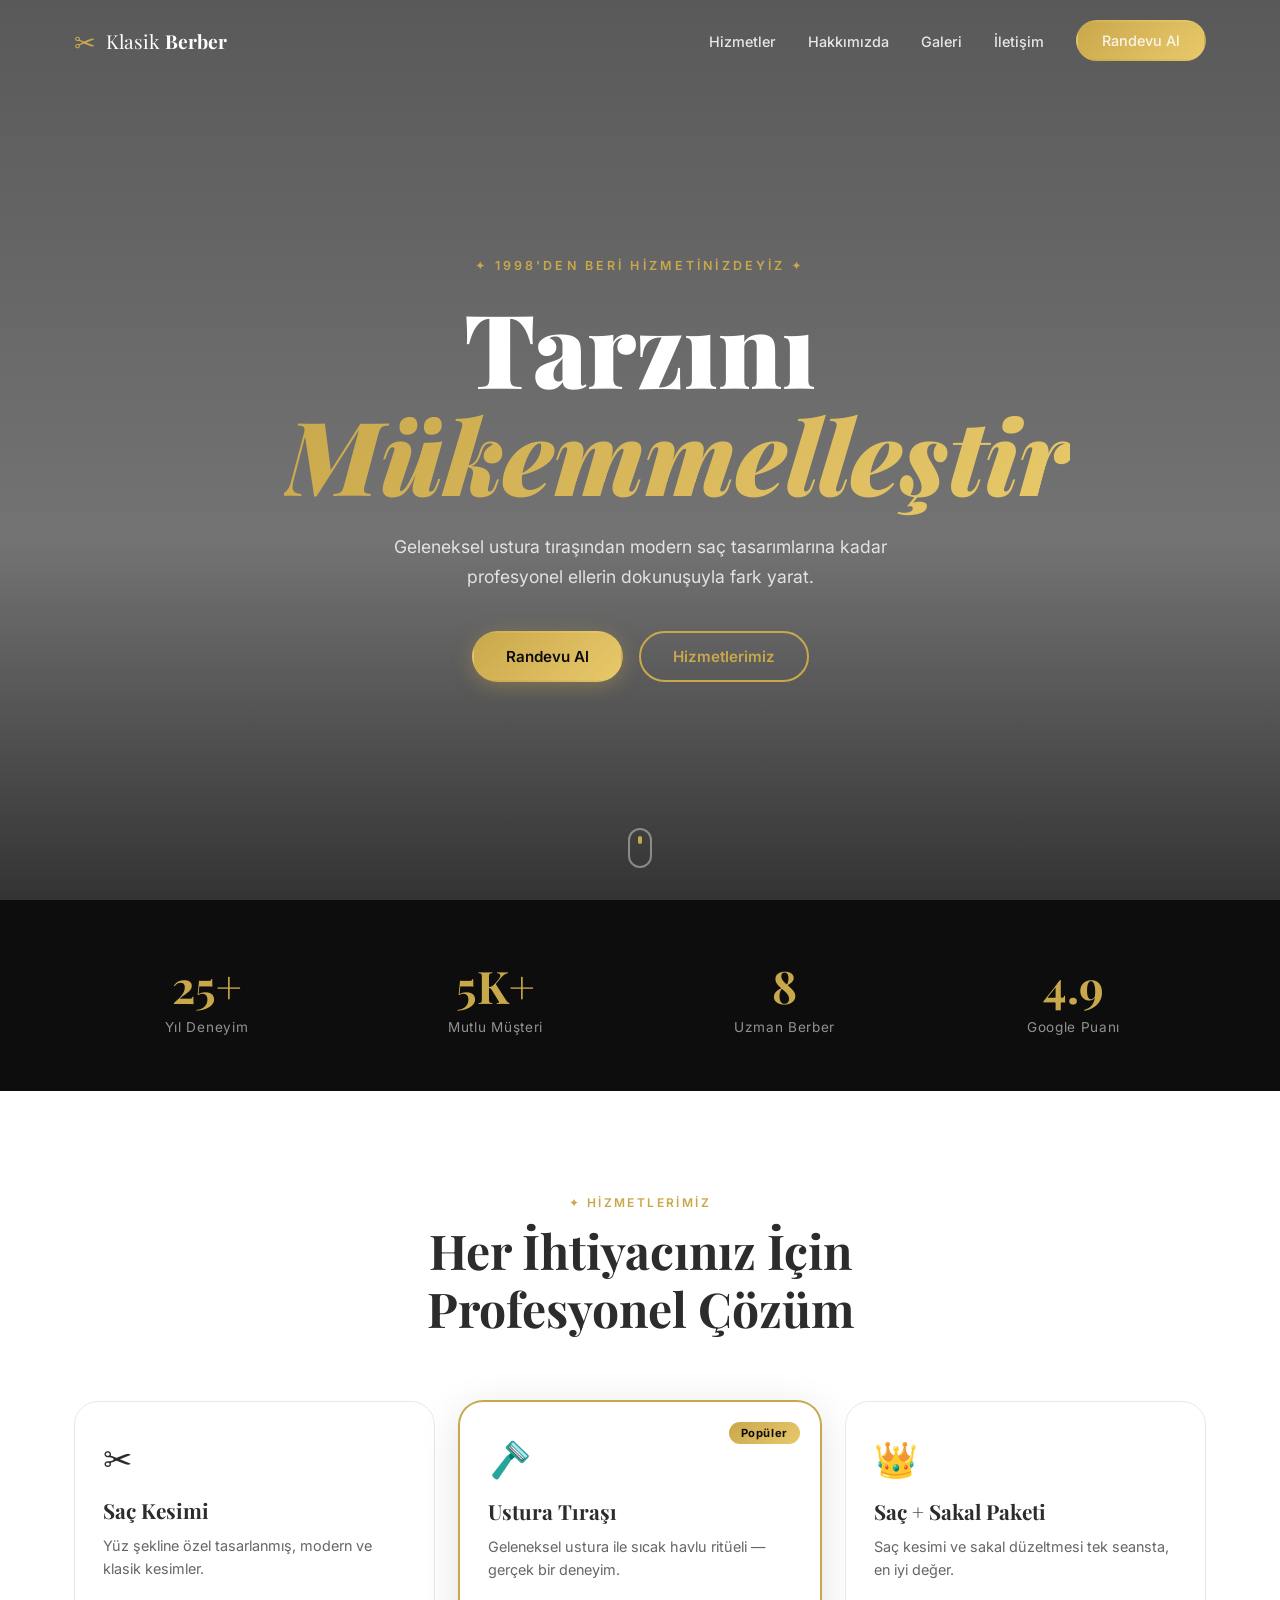
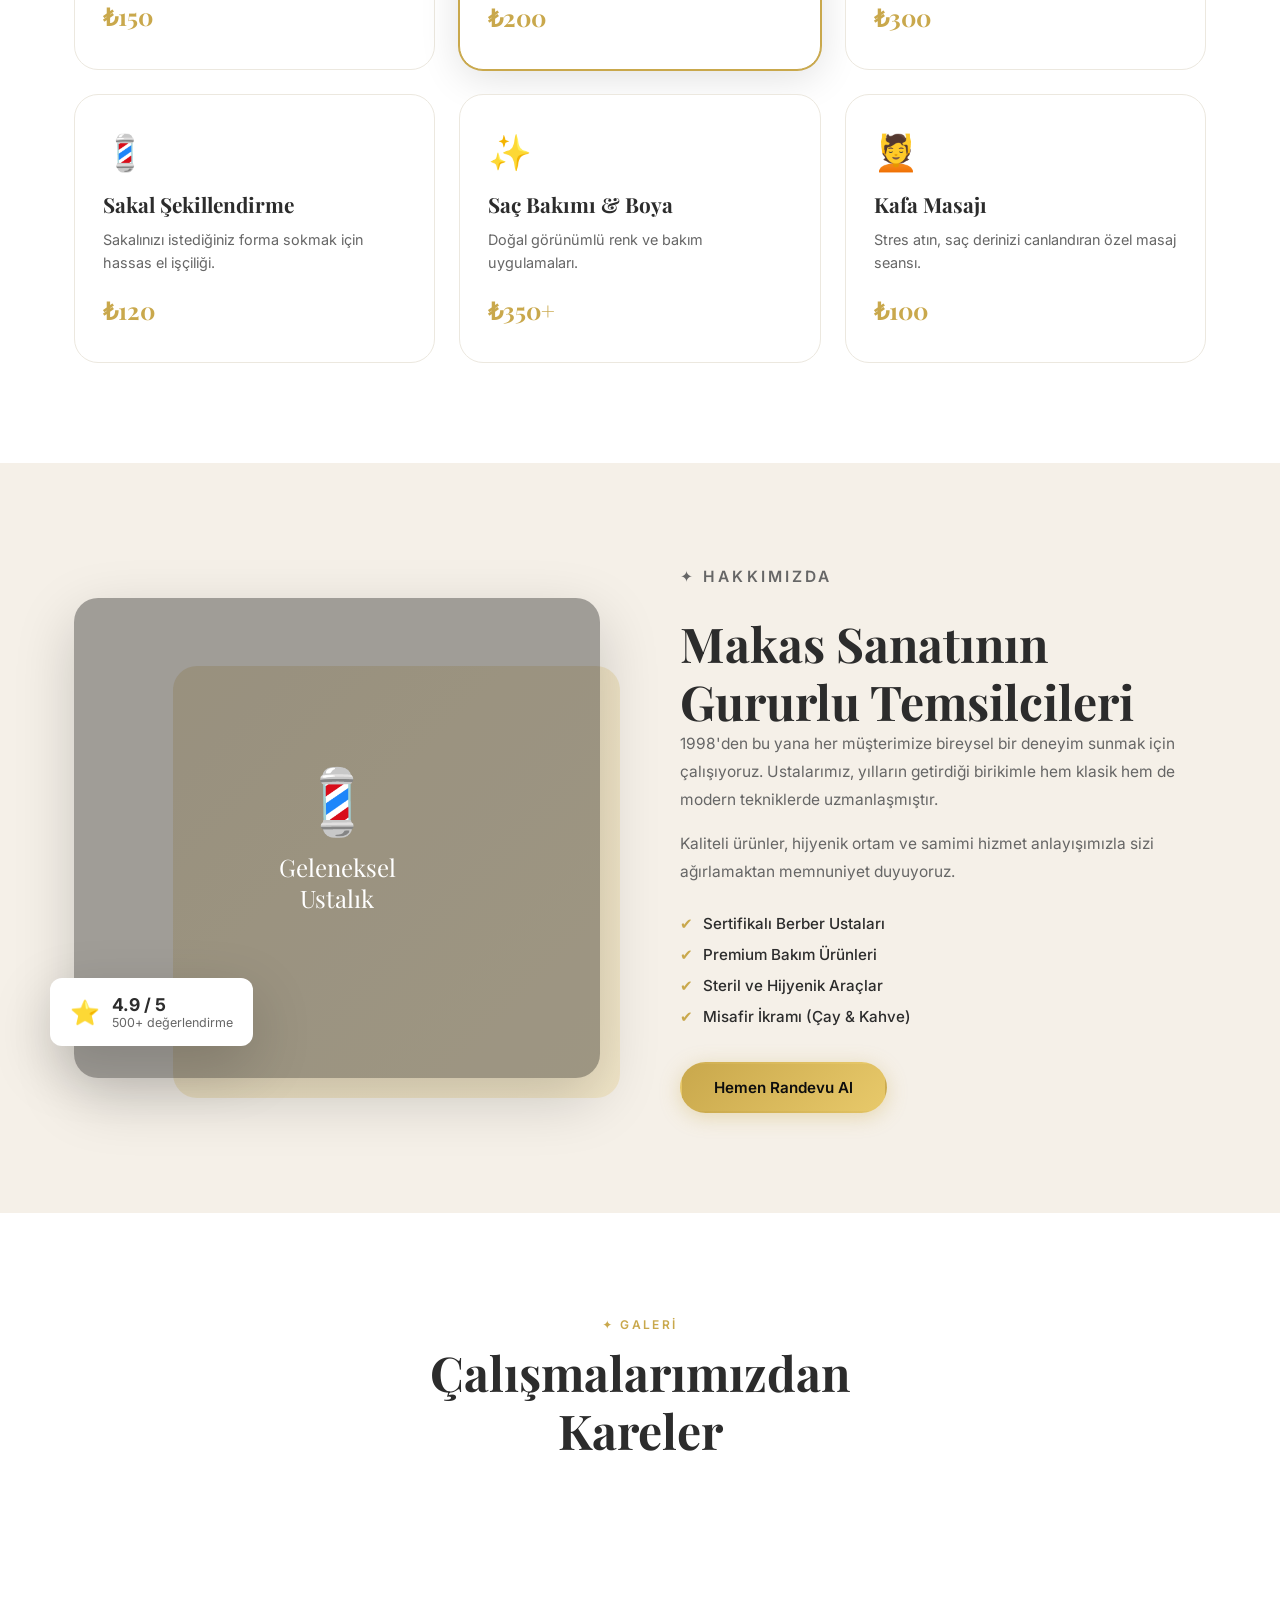
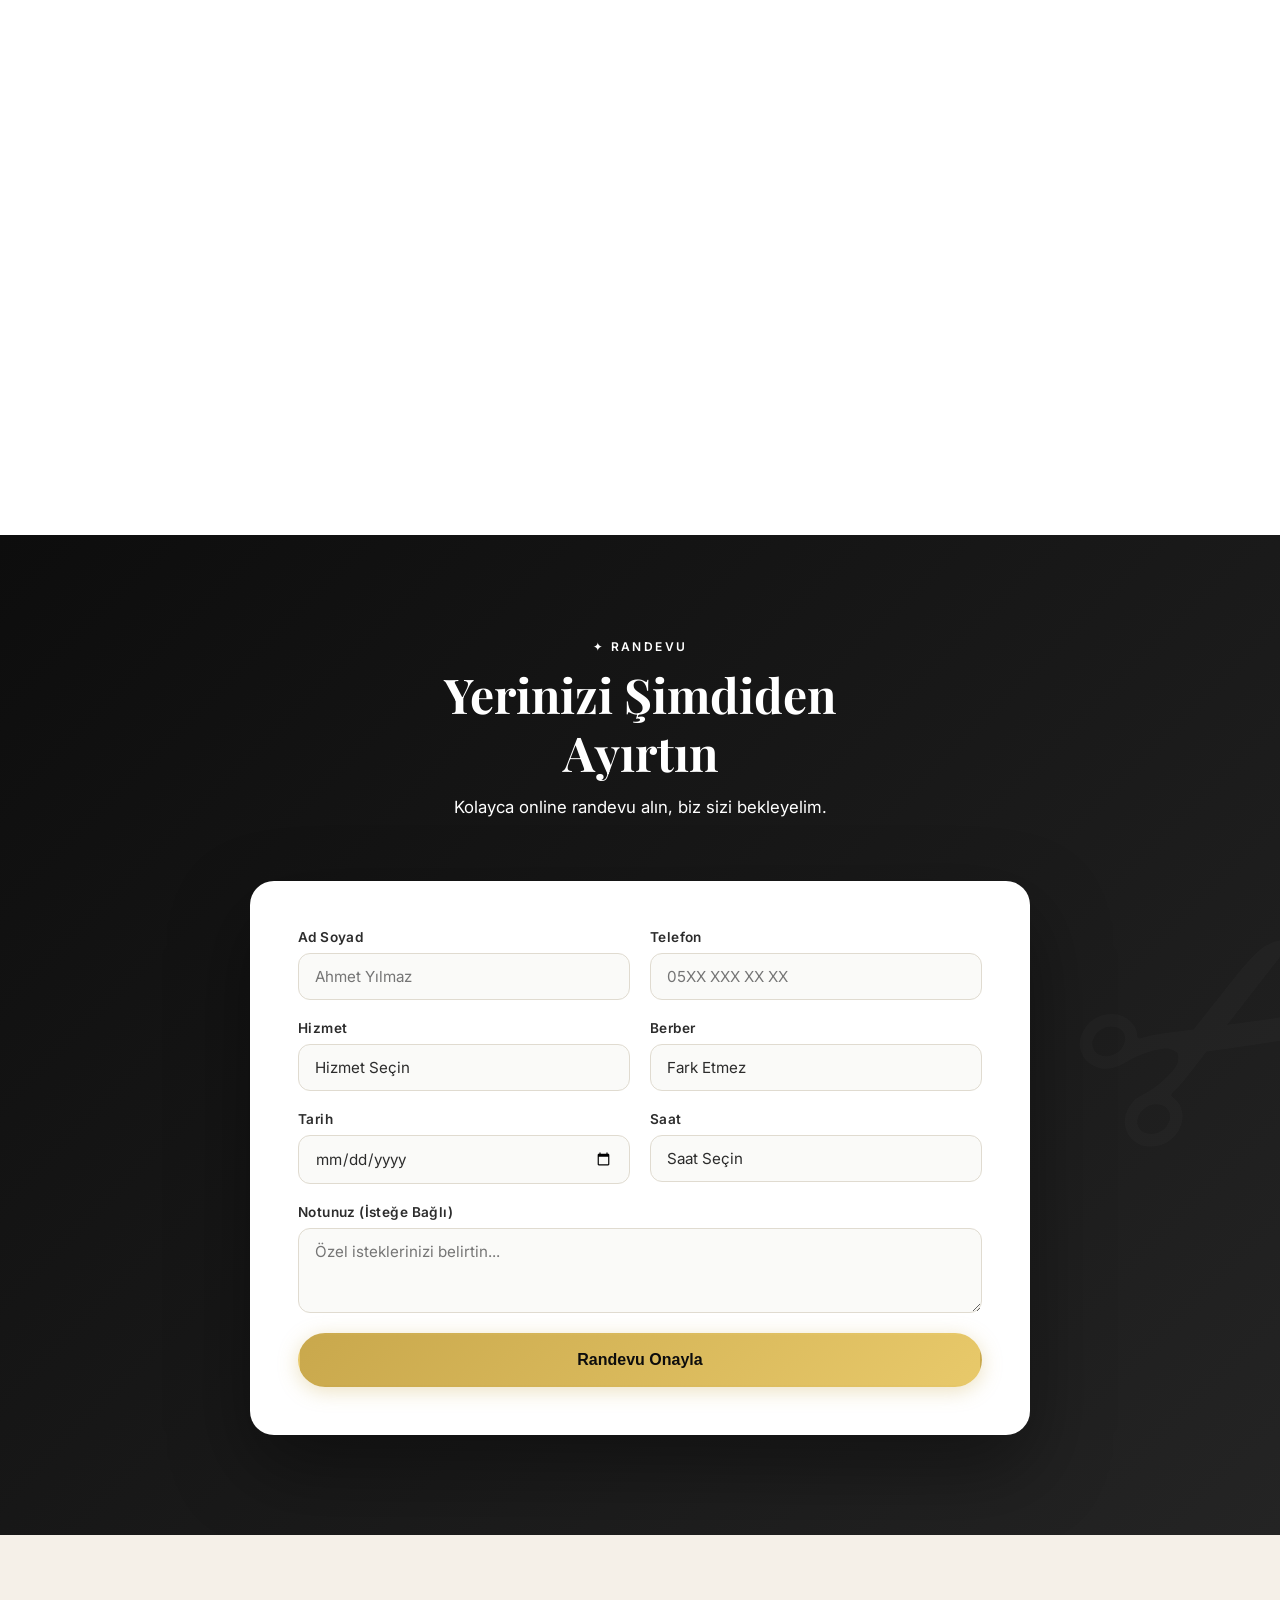
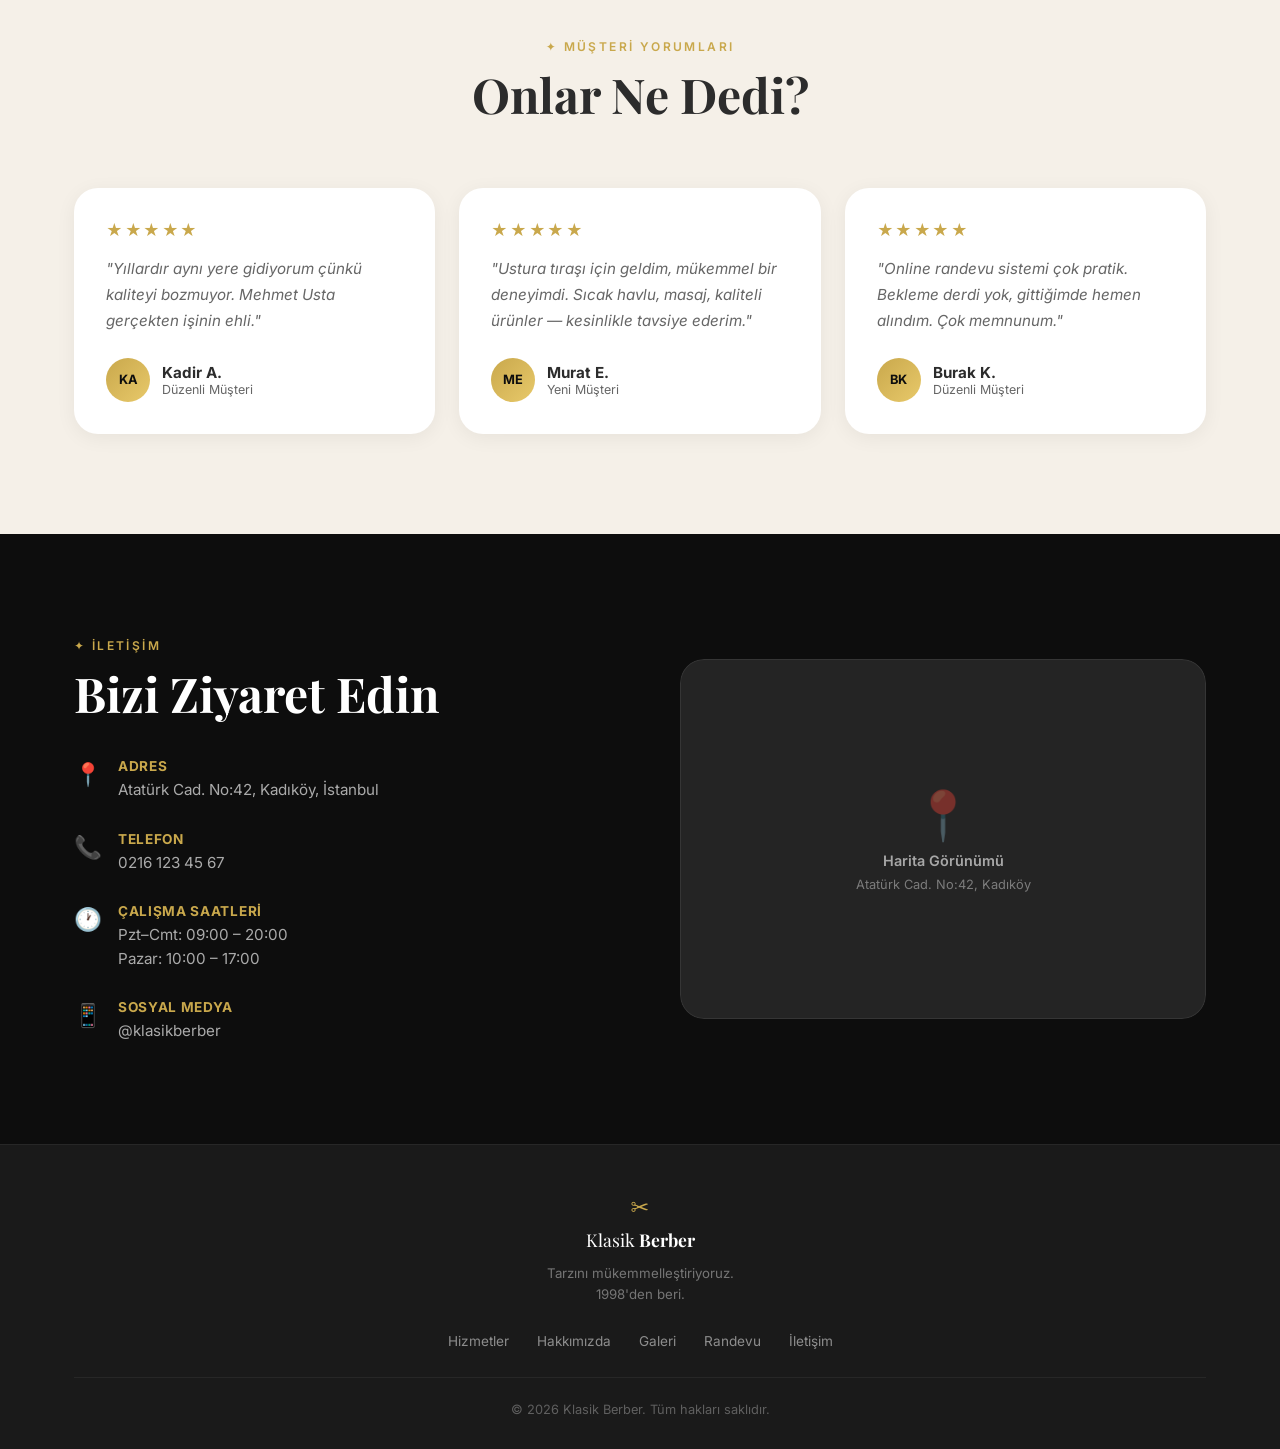
==== index.html @ 341b8c9c "Add files via upload" ====
<!DOCTYPE html>
<html lang="tr">
<head>
  <meta charset="UTF-8" />
  <meta name="viewport" content="width=device-width, initial-scale=1.0" />
  <title>Klasik Berber | Ustura & Makas — Kadıköy İstanbul</title>

  <!-- SEO -->
  <meta name="description" content="Kadıköy'ün en köklü berberi. Ustura tıraşı, saç kesimi, sakal şekillendirme ve daha fazlası için online randevu alın. 1998'den beri hizmetinizdeyiz." />
  <meta name="keywords" content="berber, ustura tıraşı, saç kesimi, sakal, Kadıköy, İstanbul, randevu" />
  <meta name="robots" content="index, follow" />
  <link rel="canonical" href="https://klasikberber.com/" />

  <!-- Open Graph -->
  <meta property="og:type"        content="website" />
  <meta property="og:url"         content="https://klasikberber.com/" />
  <meta property="og:title"       content="Klasik Berber | Ustura & Makas" />
  <meta property="og:description" content="1998'den bu yana geleneksel ustalık, modern tarz. Kadıköy'ün en köklü berber dükkanında yerinizi ayırtın." />
  <meta property="og:image"       content="https://images.unsplash.com/photo-1503951914875-452162b0f3f1?w=1200&q=80" />

  <!-- Twitter Card -->
  <meta name="twitter:card"        content="summary_large_image" />
  <meta name="twitter:title"       content="Klasik Berber | Ustura & Makas" />
  <meta name="twitter:description" content="1998'den bu yana geleneksel ustalık, modern tarz." />
  <meta name="twitter:image"       content="https://images.unsplash.com/photo-1503951914875-452162b0f3f1?w=1200&q=80" />

  <!-- Favicon -->
  <link rel="icon" href="data:image/svg+xml,<svg xmlns='http://www.w3.org/2000/svg' viewBox='0 0 100 100'><text y='.9em' font-size='90'>✂</text></svg>" />

  <link rel="preconnect" href="https://fonts.googleapis.com" />
  <link rel="preconnect" href="https://fonts.gstatic.com" crossorigin />
  <link href="https://fonts.googleapis.com/css2?family=Playfair+Display:wght@400;600;700;900&family=Inter:wght@300;400;500;600&display=swap" rel="stylesheet" />
  <link rel="stylesheet" href="style.css" />
</head>
<body>

  <!-- NAV -->
  <nav class="nav" id="navbar">
    <div class="nav__container">
      <div class="nav__logo">
        <span class="logo-icon">✂</span>
        <span class="logo-text">Klasik <strong>Berber</strong></span>
      </div>
      <ul class="nav__links" id="navLinks">
        <li><a href="#hizmetler">Hizmetler</a></li>
        <li><a href="#hakkimizda">Hakkımızda</a></li>
        <li><a href="#galeri">Galeri</a></li>
        <li><a href="#iletisim">İletişim</a></li>
        <li><a href="#randevu" class="btn btn--nav">Randevu Al</a></li>
      </ul>
      <button class="nav__burger" id="burger" aria-label="Menü">
        <span></span><span></span><span></span>
      </button>
    </div>
  </nav>

  <!-- HERO -->
  <section class="hero" id="hero">
    <div class="hero__overlay"></div>
    <div class="hero__content">
      <p class="hero__badge">✦ 1998'den Beri Hizmetinizdeyiz ✦</p>
      <h1 class="hero__title">Tarzını<br /><em>Mükemmelleştir</em></h1>
      <p class="hero__sub">Geleneksel ustura tıraşından modern saç tasarımlarına kadar<br />profesyonel ellerin dokunuşuyla fark yarat.</p>
      <div class="hero__actions">
        <a href="#randevu" class="btn btn--primary">Randevu Al</a>
        <a href="#hizmetler" class="btn btn--outline">Hizmetlerimiz</a>
      </div>
    </div>
    <div class="hero__scroll">
      <span></span>
    </div>
  </section>

  <!-- STATS -->
  <section class="stats">
    <div class="stats__container">
      <div class="stat">
        <span class="stat__num">25+</span>
        <span class="stat__label">Yıl Deneyim</span>
      </div>
      <div class="stat">
        <span class="stat__num">5K+</span>
        <span class="stat__label">Mutlu Müşteri</span>
      </div>
      <div class="stat">
        <span class="stat__num">8</span>
        <span class="stat__label">Uzman Berber</span>
      </div>
      <div class="stat">
        <span class="stat__num">4.9</span>
        <span class="stat__label">Google Puanı</span>
      </div>
    </div>
  </section>

  <!-- HİZMETLER -->
  <section class="section" id="hizmetler">
    <div class="container">
      <div class="section__header">
        <p class="section__badge">✦ HİZMETLERİMİZ</p>
        <h2 class="section__title">Her İhtiyacınız İçin<br />Profesyonel Çözüm</h2>
      </div>
      <div class="services__grid">
        <div class="service-card">
          <div class="service-card__icon">✂</div>
          <h3>Saç Kesimi</h3>
          <p>Yüz şekline özel tasarlanmış, modern ve klasik kesimler.</p>
          <div class="service-card__price">₺150</div>
        </div>
        <div class="service-card service-card--featured">
          <div class="service-card__badge">Popüler</div>
          <div class="service-card__icon">🪒</div>
          <h3>Ustura Tıraşı</h3>
          <p>Geleneksel ustura ile sıcak havlu ritüeli — gerçek bir deneyim.</p>
          <div class="service-card__price">₺200</div>
        </div>
        <div class="service-card">
          <div class="service-card__icon">👑</div>
          <h3>Saç + Sakal Paketi</h3>
          <p>Saç kesimi ve sakal düzeltmesi tek seansta, en iyi değer.</p>
          <div class="service-card__price">₺300</div>
        </div>
        <div class="service-card">
          <div class="service-card__icon">💈</div>
          <h3>Sakal Şekillendirme</h3>
          <p>Sakalınızı istediğiniz forma sokmak için hassas el işçiliği.</p>
          <div class="service-card__price">₺120</div>
        </div>
        <div class="service-card">
          <div class="service-card__icon">✨</div>
          <h3>Saç Bakımı & Boya</h3>
          <p>Doğal görünümlü renk ve bakım uygulamaları.</p>
          <div class="service-card__price">₺350+</div>
        </div>
        <div class="service-card">
          <div class="service-card__icon">💆</div>
          <h3>Kafa Masajı</h3>
          <p>Stres atın, saç derinizi canlandıran özel masaj seansı.</p>
          <div class="service-card__price">₺100</div>
        </div>
      </div>
    </div>
  </section>

  <!-- HAKKIMIZDA -->
  <section class="about" id="hakkimizda">
    <div class="container about__container">
      <div class="about__visual">
        <div class="about__img-wrap">
          <div class="about__img-bg"></div>
          <div class="about__img-front">
            <div class="about__img-content">
              <span class="barber-pole">💈</span>
              <p>Geleneksel<br />Ustalık</p>
            </div>
          </div>
        </div>
        <div class="about__badge-float">
          <span>⭐</span>
          <div>
            <strong>4.9 / 5</strong>
            <small>500+ değerlendirme</small>
          </div>
        </div>
      </div>
      <div class="about__text">
        <p class="section__badge">✦ HAKKIMIZDA</p>
        <h2 class="section__title">Makas Sanatının<br />Gururlu Temsilcileri</h2>
        <p>1998'den bu yana her müşterimize bireysel bir deneyim sunmak için çalışıyoruz. Ustalarımız, yılların getirdiği birikimle hem klasik hem de modern tekniklerde uzmanlaşmıştır.</p>
        <p>Kaliteli ürünler, hijyenik ortam ve samimi hizmet anlayışımızla sizi ağırlamaktan memnuniyet duyuyoruz.</p>
        <ul class="about__list">
          <li><span>✔</span> Sertifikalı Berber Ustaları</li>
          <li><span>✔</span> Premium Bakım Ürünleri</li>
          <li><span>✔</span> Steril ve Hijyenik Araçlar</li>
          <li><span>✔</span> Misafir İkramı (Çay & Kahve)</li>
        </ul>
        <a href="#randevu" class="btn btn--primary">Hemen Randevu Al</a>
      </div>
    </div>
  </section>

  <!-- GALERİ -->
  <section class="section" id="galeri">
    <div class="container">
      <div class="section__header">
        <p class="section__badge">✦ GALERİ</p>
        <h2 class="section__title">Çalışmalarımızdan<br />Kareler</h2>
      </div>
      <div class="gallery__grid">
        <div class="gallery-item gallery-item--tall">
          <div class="gallery-item__inner g1">
            <div class="gallery-item__overlay"><span>Fade Kesim</span></div>
          </div>
        </div>
        <div class="gallery-item">
          <div class="gallery-item__inner g2">
            <div class="gallery-item__overlay"><span>Ustura Tıraşı</span></div>
          </div>
        </div>
        <div class="gallery-item">
          <div class="gallery-item__inner g3">
            <div class="gallery-item__overlay"><span>Sakal Bakımı</span></div>
          </div>
        </div>
        <div class="gallery-item gallery-item--wide">
          <div class="gallery-item__inner g4">
            <div class="gallery-item__overlay"><span>Klasik Kesim</span></div>
          </div>
        </div>
        <div class="gallery-item">
          <div class="gallery-item__inner g5">
            <div class="gallery-item__overlay"><span>Modern Stil</span></div>
          </div>
        </div>
      </div>
    </div>
  </section>

  <!-- RANDEVU -->
  <section class="appointment" id="randevu">
    <div class="container">
      <div class="section__header section__header--light">
        <p class="section__badge section__badge--gold">✦ RANDEVU</p>
        <h2 class="section__title">Yerinizi Şimdiden<br />Ayırtın</h2>
        <p class="section__desc">Kolayca online randevu alın, biz sizi bekleyelim.</p>
      </div>
      <div class="appointment__card">
        <form class="appt-form" id="apptForm" novalidate>
          <div class="appt-form__row">
            <div class="form-group">
              <label for="name">Ad Soyad</label>
              <input type="text" id="name" placeholder="Ahmet Yılmaz" required />
            </div>
            <div class="form-group">
              <label for="phone">Telefon</label>
              <input type="tel" id="phone" placeholder="05XX XXX XX XX" required />
            </div>
          </div>
          <div class="appt-form__row">
            <div class="form-group">
              <label for="service">Hizmet</label>
              <select id="service" required>
                <option value="">Hizmet Seçin</option>
                <option value="sac-kesimi">Saç Kesimi — ₺150</option>
                <option value="ustura">Ustura Tıraşı — ₺200</option>
                <option value="paket">Saç + Sakal Paketi — ₺300</option>
                <option value="sakal">Sakal Şekillendirme — ₺120</option>
                <option value="bakim">Saç Bakımı & Boya — ₺350+</option>
                <option value="masaj">Kafa Masajı — ₺100</option>
              </select>
            </div>
            <div class="form-group">
              <label for="barber">Berber</label>
              <select id="barber">
                <option value="">Fark Etmez</option>
                <option value="mehmet">Mehmet Usta</option>
                <option value="ali">Ali Usta</option>
                <option value="kemal">Kemal Usta</option>
              </select>
            </div>
          </div>
          <div class="appt-form__row">
            <div class="form-group">
              <label for="date">Tarih</label>
              <input type="date" id="date" required />
            </div>
            <div class="form-group">
              <label for="time">Saat</label>
              <select id="time" required>
                <option value="">Saat Seçin</option>
                <option>09:00</option>
                <option>09:30</option>
                <option>10:00</option>
                <option>10:30</option>
                <option>11:00</option>
                <option>11:30</option>
                <option>13:00</option>
                <option>13:30</option>
                <option>14:00</option>
                <option>14:30</option>
                <option>15:00</option>
                <option>15:30</option>
                <option>16:00</option>
                <option>16:30</option>
                <option>17:00</option>
                <option>17:30</option>
              </select>
            </div>
          </div>
          <div class="form-group">
            <label for="note">Notunuz (İsteğe Bağlı)</label>
            <textarea id="note" rows="3" placeholder="Özel isteklerinizi belirtin..."></textarea>
          </div>
          <button type="submit" class="btn btn--primary btn--full">Randevu Onayla</button>
        </form>
        <!-- SUCCESS -->
        <div class="appt-success" id="apptSuccess">
          <div class="appt-success__icon">✔</div>
          <h3>Randevunuz Alındı!</h3>
          <p>Kısa süre içinde sizi arayarak onaylayacağız. Teşekkürler!</p>
          <button class="btn btn--outline" id="newAppt">Yeni Randevu Al</button>
        </div>
      </div>
    </div>
  </section>

  <!-- YORUMlar -->
  <section class="section reviews" id="yorumlar">
    <div class="container">
      <div class="section__header">
        <p class="section__badge">✦ MÜŞTERİ YORUMLARI</p>
        <h2 class="section__title">Onlar Ne Dedi?</h2>
      </div>
      <div class="reviews__grid">
        <div class="review-card">
          <div class="review-card__stars">★★★★★</div>
          <p>"Yıllardır aynı yere gidiyorum çünkü kaliteyi bozmuyor. Mehmet Usta gerçekten işinin ehli."</p>
          <div class="review-card__author">
            <div class="avatar">KA</div>
            <div>
              <strong>Kadir A.</strong>
              <small>Düzenli Müşteri</small>
            </div>
          </div>
        </div>
        <div class="review-card">
          <div class="review-card__stars">★★★★★</div>
          <p>"Ustura tıraşı için geldim, mükemmel bir deneyimdi. Sıcak havlu, masaj, kaliteli ürünler — kesinlikle tavsiye ederim."</p>
          <div class="review-card__author">
            <div class="avatar">ME</div>
            <div>
              <strong>Murat E.</strong>
              <small>Yeni Müşteri</small>
            </div>
          </div>
        </div>
        <div class="review-card">
          <div class="review-card__stars">★★★★★</div>
          <p>"Online randevu sistemi çok pratik. Bekleme derdi yok, gittiğimde hemen alındım. Çok memnunum."</p>
          <div class="review-card__author">
            <div class="avatar">BK</div>
            <div>
              <strong>Burak K.</strong>
              <small>Düzenli Müşteri</small>
            </div>
          </div>
        </div>
      </div>
    </div>
  </section>

  <!-- İLETİŞİM -->
  <section class="contact" id="iletisim">
    <div class="container contact__container">
      <div class="contact__info">
        <p class="section__badge">✦ İLETİŞİM</p>
        <h2 class="section__title">Bizi Ziyaret Edin</h2>
        <div class="contact__items">
          <div class="contact__item">
            <span class="contact__icon">📍</span>
            <div>
              <strong>Adres</strong>
              <p>Atatürk Cad. No:42, Kadıköy, İstanbul</p>
            </div>
          </div>
          <div class="contact__item">
            <span class="contact__icon">📞</span>
            <div>
              <strong>Telefon</strong>
              <p><a href="tel:+902161234567">0216 123 45 67</a></p>
            </div>
          </div>
          <div class="contact__item">
            <span class="contact__icon">🕐</span>
            <div>
              <strong>Çalışma Saatleri</strong>
              <p>Pzt–Cmt: 09:00 – 20:00</p>
              <p>Pazar: 10:00 – 17:00</p>
            </div>
          </div>
          <div class="contact__item">
            <span class="contact__icon">📱</span>
            <div>
              <strong>Sosyal Medya</strong>
              <p>@klasikberber</p>
            </div>
          </div>
        </div>
      </div>
      <div class="contact__map">
        <div class="map-placeholder">
          <span>📍</span>
          <p>Harita Görünümü</p>
          <small>Atatürk Cad. No:42, Kadıköy</small>
        </div>
      </div>
    </div>
  </section>

  <!-- FOOTER -->
  <footer class="footer">
    <div class="container footer__container">
      <div class="footer__brand">
        <span class="logo-icon">✂</span>
        <span class="logo-text">Klasik <strong>Berber</strong></span>
        <p>Tarzını mükemmelleştiriyoruz.<br />1998'den beri.</p>
      </div>
      <div class="footer__links">
        <a href="#hizmetler">Hizmetler</a>
        <a href="#hakkimizda">Hakkımızda</a>
        <a href="#galeri">Galeri</a>
        <a href="#randevu">Randevu</a>
        <a href="#iletisim">İletişim</a>
      </div>
      <div class="footer__bottom">
        <p>© 2026 Klasik Berber. Tüm hakları saklıdır.</p>
      </div>
    </div>
  </footer>

  <script src="script.js"></script>
</body>
</html>
---- style.css ----
/* ============================================================
   RESET & BASE
   ============================================================ */
*, *::before, *::after { box-sizing: border-box; margin: 0; padding: 0; }

:root {
  --gold:     #c9a84c;
  --gold-lt:  #e8c96a;
  --dark:     #0d0d0d;
  --dark-2:   #1a1a1a;
  --dark-3:   #242424;
  --cream:    #f5f0e8;
  --text:     #2c2c2c;
  --text-lt:  #666;
  --white:    #ffffff;
  --radius:   12px;
  --radius-lg:24px;
  --shadow:   0 8px 40px rgba(0,0,0,.12);
  --shadow-lg:0 20px 60px rgba(0,0,0,.18);
  --trans:    .3s ease;
  --ff-serif: 'Playfair Display', Georgia, serif;
  --ff-sans:  'Inter', system-ui, sans-serif;
}

html { scroll-behavior: smooth; font-size: 16px; }

body {
  font-family: var(--ff-sans);
  color: var(--text);
  background: var(--white);
  overflow-x: hidden;
}

a { text-decoration: none; color: inherit; }
ul { list-style: none; }
img { display: block; max-width: 100%; }

/* ============================================================
   UTILITIES
   ============================================================ */
.container {
  width: 100%;
  max-width: 1180px;
  margin: 0 auto;
  padding: 0 24px;
}

.section { padding: 100px 0; }

.section__header {
  text-align: center;
  margin-bottom: 64px;
}

.section__header--light .section__title,
.section__header--light p { color: var(--white); }

.section__badge {
  display: inline-block;
  font-size: .75rem;
  font-weight: 600;
  letter-spacing: .2em;
  color: var(--gold);
  margin-bottom: 12px;
  text-transform: uppercase;
}

.section__badge--gold { color: var(--gold-lt); }

.section__title {
  font-family: var(--ff-serif);
  font-size: clamp(2rem, 4vw, 3rem);
  line-height: 1.2;
  color: var(--text);
}

.section__desc {
  margin-top: 16px;
  color: rgba(255,255,255,.7);
  font-size: 1.05rem;
}

/* ============================================================
   BUTTONS
   ============================================================ */
.btn {
  display: inline-flex;
  align-items: center;
  justify-content: center;
  gap: 8px;
  padding: 14px 32px;
  border-radius: 50px;
  font-size: .95rem;
  font-weight: 600;
  cursor: pointer;
  border: 2px solid transparent;
  transition: var(--trans);
  white-space: nowrap;
}

.btn--primary {
  background: linear-gradient(135deg, var(--gold), var(--gold-lt));
  color: var(--dark);
  box-shadow: 0 4px 20px rgba(201,168,76,.35);
}
.btn--primary:hover {
  transform: translateY(-2px);
  box-shadow: 0 8px 30px rgba(201,168,76,.5);
}

.btn--outline {
  border-color: var(--gold);
  color: var(--gold);
  background: transparent;
}
.btn--outline:hover {
  background: var(--gold);
  color: var(--dark);
}

.btn--nav {
  background: linear-gradient(135deg, var(--gold), var(--gold-lt));
  color: var(--dark);
  padding: 10px 24px;
  font-size: .85rem;
}
.btn--nav:hover { opacity: .9; transform: translateY(-1px); }

.btn--full { width: 100%; padding: 16px; font-size: 1rem; }

/* ============================================================
   NAVBAR
   ============================================================ */
.nav {
  position: fixed;
  top: 0; left: 0; right: 0;
  z-index: 1000;
  padding: 20px 0;
  transition: var(--trans);
}

.nav.scrolled {
  background: rgba(13,13,13,.96);
  backdrop-filter: blur(12px);
  padding: 12px 0;
  box-shadow: 0 2px 20px rgba(0,0,0,.3);
}

.nav__container {
  max-width: 1180px;
  margin: 0 auto;
  padding: 0 24px;
  display: flex;
  align-items: center;
  justify-content: space-between;
}

.nav__logo {
  display: flex;
  align-items: center;
  gap: 10px;
  color: var(--white);
  font-size: 1.2rem;
  font-family: var(--ff-serif);
}

.logo-icon {
  font-size: 1.6rem;
  color: var(--gold);
}

.nav__links {
  display: flex;
  align-items: center;
  gap: 32px;
}

.nav__links a {
  color: rgba(255,255,255,.85);
  font-size: .9rem;
  font-weight: 500;
  transition: color var(--trans);
}
.nav__links a:hover { color: var(--gold); }

.nav__burger {
  display: none;
  flex-direction: column;
  gap: 5px;
  background: none;
  border: none;
  cursor: pointer;
  padding: 4px;
}
.nav__burger span {
  display: block;
  width: 24px; height: 2px;
  background: var(--white);
  border-radius: 2px;
  transition: var(--trans);
}

/* ============================================================
   HERO
   ============================================================ */
.hero {
  position: relative;
  min-height: 100vh;
  display: flex;
  align-items: center;
  justify-content: center;
  background:
    url('https://images.unsplash.com/photo-1503951914875-452162b0f3f1?w=1600&q=80&auto=format&fit=crop')
    center/cover no-repeat;
  overflow: hidden;
}

.hero__overlay {
  position: absolute;
  inset: 0;
  background: linear-gradient(
    to bottom,
    rgba(0,0,0,.65) 0%,
    rgba(0,0,0,.55) 60%,
    rgba(0,0,0,.8) 100%
  );
}

.hero__content {
  position: relative;
  text-align: center;
  color: var(--white);
  padding: 120px 24px 80px;
  max-width: 760px;
}

.hero__badge {
  font-size: .78rem;
  letter-spacing: .25em;
  color: var(--gold);
  font-weight: 600;
  text-transform: uppercase;
  margin-bottom: 20px;
}

.hero__title {
  font-family: var(--ff-serif);
  font-size: clamp(3.5rem, 8vw, 6.5rem);
  line-height: 1.05;
  margin-bottom: 24px;
  font-weight: 900;
}

.hero__title em {
  font-style: italic;
  background: linear-gradient(135deg, var(--gold), var(--gold-lt));
  -webkit-background-clip: text;
  -webkit-text-fill-color: transparent;
  background-clip: text;
}

.hero__sub {
  font-size: 1.1rem;
  color: rgba(255,255,255,.8);
  line-height: 1.7;
  margin-bottom: 40px;
}

.hero__actions {
  display: flex;
  gap: 16px;
  justify-content: center;
  flex-wrap: wrap;
}

.hero__scroll {
  position: absolute;
  bottom: 32px;
  left: 50%;
  transform: translateX(-50%);
}
.hero__scroll span {
  display: block;
  width: 24px; height: 40px;
  border: 2px solid rgba(255,255,255,.4);
  border-radius: 12px;
  position: relative;
}
.hero__scroll span::after {
  content: '';
  position: absolute;
  top: 6px; left: 50%;
  transform: translateX(-50%);
  width: 4px; height: 8px;
  background: var(--gold);
  border-radius: 2px;
  animation: scrollBounce 1.8s ease-in-out infinite;
}
@keyframes scrollBounce {
  0%, 100% { top: 6px; opacity: 1; }
  50%       { top: 18px; opacity: .3; }
}

/* ============================================================
   STATS
   ============================================================ */
.stats {
  background: var(--dark);
  padding: 56px 0;
}

.stats__container {
  max-width: 1180px;
  margin: 0 auto;
  padding: 0 24px;
  display: grid;
  grid-template-columns: repeat(4, 1fr);
  gap: 24px;
  text-align: center;
}

.stat__num {
  display: block;
  font-family: var(--ff-serif);
  font-size: 2.8rem;
  font-weight: 700;
  color: var(--gold);
}

.stat__label {
  font-size: .85rem;
  color: rgba(255,255,255,.55);
  letter-spacing: .05em;
  margin-top: 4px;
  display: block;
}

/* ============================================================
   SERVICES
   ============================================================ */
.services__grid {
  display: grid;
  grid-template-columns: repeat(3, 1fr);
  gap: 24px;
}

.service-card {
  background: var(--white);
  border: 1px solid #ece8df;
  border-radius: var(--radius-lg);
  padding: 36px 28px;
  position: relative;
  transition: var(--trans);
  overflow: hidden;
}

.service-card::before {
  content: '';
  position: absolute;
  inset: 0;
  background: linear-gradient(135deg, var(--gold), var(--gold-lt));
  opacity: 0;
  transition: var(--trans);
  border-radius: var(--radius-lg);
}

.service-card:hover { transform: translateY(-6px); box-shadow: var(--shadow-lg); }
.service-card:hover::before { opacity: .06; }

.service-card--featured {
  border-color: var(--gold);
  box-shadow: 0 0 0 1px var(--gold), var(--shadow);
}

.service-card__badge {
  position: absolute;
  top: 20px; right: 20px;
  background: linear-gradient(135deg, var(--gold), var(--gold-lt));
  color: var(--dark);
  font-size: .7rem;
  font-weight: 700;
  padding: 4px 12px;
  border-radius: 50px;
  letter-spacing: .05em;
}

.service-card__icon {
  font-size: 2.2rem;
  margin-bottom: 16px;
}

.service-card h3 {
  font-family: var(--ff-serif);
  font-size: 1.3rem;
  margin-bottom: 10px;
  color: var(--text);
}

.service-card p {
  color: var(--text-lt);
  font-size: .9rem;
  line-height: 1.6;
  margin-bottom: 20px;
}

.service-card__price {
  font-family: var(--ff-serif);
  font-size: 1.5rem;
  font-weight: 700;
  color: var(--gold);
}

/* ============================================================
   ABOUT
   ============================================================ */
.about {
  background: var(--cream);
  padding: 100px 0;
}

.about__container {
  display: grid;
  grid-template-columns: 1fr 1fr;
  gap: 80px;
  align-items: center;
}

.about__visual { position: relative; }

.about__img-wrap {
  position: relative;
  height: 480px;
}

.about__img-bg {
  position: absolute;
  bottom: -20px; right: -20px;
  width: 85%;
  height: 90%;
  background: linear-gradient(135deg, var(--gold), var(--gold-lt));
  border-radius: var(--radius-lg);
  opacity: .25;
}

.about__img-front {
  position: absolute;
  inset: 0;
  background:
    url('https://images.unsplash.com/photo-1621605815971-fbc98d665033?w=800&q=80&auto=format&fit=crop')
    center/cover no-repeat;
  border-radius: var(--radius-lg);
  overflow: hidden;
  box-shadow: var(--shadow-lg);
}

.about__img-content {
  position: absolute;
  inset: 0;
  background: rgba(0,0,0,.35);
  display: flex;
  flex-direction: column;
  align-items: center;
  justify-content: center;
  color: var(--white);
  text-align: center;
}

.barber-pole { font-size: 4rem; margin-bottom: 12px; }

.about__img-content p {
  font-family: var(--ff-serif);
  font-size: 1.5rem;
  line-height: 1.3;
}

.about__badge-float {
  position: absolute;
  bottom: 32px;
  left: -24px;
  background: var(--white);
  border-radius: var(--radius);
  padding: 16px 20px;
  display: flex;
  align-items: center;
  gap: 12px;
  box-shadow: var(--shadow-lg);
  font-size: 1.5rem;
}

.about__badge-float div {
  display: flex;
  flex-direction: column;
}

.about__badge-float strong {
  font-size: 1.1rem;
  color: var(--text);
}

.about__badge-float small {
  font-size: .78rem;
  color: var(--text-lt);
}

.about__text .section__title { text-align: left; margin-top: 8px; }

.about__text p {
  color: var(--text-lt);
  line-height: 1.8;
  margin-bottom: 16px;
  font-size: .97rem;
}

.about__list {
  margin: 28px 0 36px;
  display: flex;
  flex-direction: column;
  gap: 12px;
}

.about__list li {
  display: flex;
  align-items: center;
  gap: 10px;
  font-size: .95rem;
  color: var(--text);
  font-weight: 500;
}

.about__list li span {
  color: var(--gold);
  font-weight: 700;
}

/* ============================================================
   GALLERY
   ============================================================ */
.gallery__grid {
  display: grid;
  grid-template-columns: repeat(3, 1fr);
  grid-template-rows: 240px 240px;
  gap: 16px;
}

.gallery-item { border-radius: var(--radius); overflow: hidden; }
.gallery-item--tall { grid-row: span 2; }
.gallery-item--wide { grid-column: span 2; }

.gallery-item__inner {
  width: 100%; height: 100%;
  background-size: cover;
  background-position: center;
  position: relative;
  transition: transform .5s ease;
}

.gallery-item:hover .gallery-item__inner { transform: scale(1.05); }

.gallery-item__overlay {
  position: absolute;
  inset: 0;
  background: linear-gradient(to top, rgba(0,0,0,.7) 0%, transparent 50%);
  display: flex;
  align-items: flex-end;
  padding: 20px;
  opacity: 0;
  transition: var(--trans);
}

.gallery-item:hover .gallery-item__overlay { opacity: 1; }

.gallery-item__overlay span {
  color: var(--white);
  font-family: var(--ff-serif);
  font-size: 1.1rem;
}

.g1 { background-image: url('https://images.unsplash.com/photo-1599351431202-1e0f0137899a?w=800&q=80&auto=format&fit=crop'); }
.g2 { background-image: url('https://images.unsplash.com/photo-1503951914875-452162b0f3f1?w=600&q=80&auto=format&fit=crop'); }
.g3 { background-image: url('https://images.unsplash.com/photo-1621605815971-fbc98d665033?w=600&q=80&auto=format&fit=crop'); }
.g4 { background-image: url('https://images.unsplash.com/photo-1622286342621-4bd786c2447c?w=900&q=80&auto=format&fit=crop'); }
.g5 { background-image: url('https://images.unsplash.com/photo-1560066984-138dadb4c035?w=600&q=80&auto=format&fit=crop'); }

/* ============================================================
   APPOINTMENT
   ============================================================ */
.appointment {
  background: linear-gradient(135deg, var(--dark) 0%, var(--dark-3) 100%);
  padding: 100px 0;
  position: relative;
  overflow: hidden;
}

.appointment::before {
  content: '✂';
  position: absolute;
  font-size: 20rem;
  color: rgba(255,255,255,.02);
  right: -4rem;
  top: 50%;
  transform: translateY(-50%) rotate(-30deg);
  pointer-events: none;
}

.appointment__card {
  background: var(--white);
  border-radius: var(--radius-lg);
  padding: 48px;
  max-width: 780px;
  margin: 0 auto;
  box-shadow: 0 32px 80px rgba(0,0,0,.4);
}

.appt-form__row {
  display: grid;
  grid-template-columns: 1fr 1fr;
  gap: 20px;
}

.form-group {
  display: flex;
  flex-direction: column;
  gap: 8px;
  margin-bottom: 20px;
}

.form-group label {
  font-size: .85rem;
  font-weight: 600;
  color: var(--text);
  letter-spacing: .03em;
}

.form-group input,
.form-group select,
.form-group textarea {
  width: 100%;
  padding: 13px 16px;
  border: 1.5px solid #e0dbd0;
  border-radius: var(--radius);
  font-family: var(--ff-sans);
  font-size: .95rem;
  color: var(--text);
  background: #fafaf8;
  transition: var(--trans);
  outline: none;
  -webkit-appearance: none;
}

.form-group input:focus,
.form-group select:focus,
.form-group textarea:focus {
  border-color: var(--gold);
  background: var(--white);
  box-shadow: 0 0 0 3px rgba(201,168,76,.15);
}

.form-group input.error,
.form-group select.error {
  border-color: #e74c3c;
}

.form-group textarea { resize: vertical; }

.appt-success {
  display: none;
  text-align: center;
  padding: 48px 24px;
}

.appt-success.show { display: block; }

.appt-success__icon {
  width: 72px; height: 72px;
  background: linear-gradient(135deg, var(--gold), var(--gold-lt));
  color: var(--dark);
  border-radius: 50%;
  font-size: 2rem;
  display: flex;
  align-items: center;
  justify-content: center;
  margin: 0 auto 20px;
  font-weight: 700;
}

.appt-success h3 {
  font-family: var(--ff-serif);
  font-size: 1.8rem;
  margin-bottom: 10px;
}

.appt-success p {
  color: var(--text-lt);
  margin-bottom: 28px;
}

/* ============================================================
   REVIEWS
   ============================================================ */
.reviews { background: var(--cream); }

.reviews__grid {
  display: grid;
  grid-template-columns: repeat(3, 1fr);
  gap: 24px;
}

.review-card {
  background: var(--white);
  border-radius: var(--radius-lg);
  padding: 32px;
  box-shadow: 0 4px 20px rgba(0,0,0,.06);
  transition: var(--trans);
}

.review-card:hover { transform: translateY(-4px); box-shadow: var(--shadow); }

.review-card__stars {
  color: var(--gold);
  font-size: 1rem;
  letter-spacing: .1em;
  margin-bottom: 16px;
}

.review-card p {
  font-size: .95rem;
  color: var(--text-lt);
  line-height: 1.7;
  font-style: italic;
  margin-bottom: 24px;
}

.review-card__author {
  display: flex;
  align-items: center;
  gap: 12px;
}

.avatar {
  width: 44px; height: 44px;
  background: linear-gradient(135deg, var(--gold), var(--gold-lt));
  color: var(--dark);
  border-radius: 50%;
  display: flex;
  align-items: center;
  justify-content: center;
  font-size: .8rem;
  font-weight: 700;
  flex-shrink: 0;
}

.review-card__author div {
  display: flex;
  flex-direction: column;
}

.review-card__author strong { font-size: .95rem; }
.review-card__author small { font-size: .78rem; color: var(--text-lt); }

/* ============================================================
   CONTACT
   ============================================================ */
.contact {
  background: var(--dark);
  padding: 100px 0;
  color: var(--white);
}

.contact .section__badge { color: var(--gold); }
.contact .section__title { color: var(--white); }

.contact__container {
  display: grid;
  grid-template-columns: 1fr 1fr;
  gap: 80px;
  align-items: center;
}

.contact__items {
  display: flex;
  flex-direction: column;
  gap: 28px;
  margin-top: 36px;
}

.contact__item {
  display: flex;
  align-items: flex-start;
  gap: 16px;
}

.contact__icon {
  font-size: 1.4rem;
  flex-shrink: 0;
  margin-top: 2px;
}

.contact__item strong {
  display: block;
  font-size: .85rem;
  letter-spacing: .05em;
  color: var(--gold);
  margin-bottom: 4px;
  text-transform: uppercase;
}

.contact__item p {
  color: rgba(255,255,255,.65);
  font-size: .95rem;
  line-height: 1.6;
}

.contact__item a {
  color: rgba(255,255,255,.65);
  transition: color var(--trans);
}
.contact__item a:hover { color: var(--gold); }

.contact__map { border-radius: var(--radius-lg); overflow: hidden; }

.map-placeholder {
  height: 360px;
  background: var(--dark-3);
  border: 1px solid rgba(255,255,255,.08);
  border-radius: var(--radius-lg);
  display: flex;
  flex-direction: column;
  align-items: center;
  justify-content: center;
  gap: 8px;
  color: rgba(255,255,255,.4);
  font-size: .9rem;
}

.map-placeholder span { font-size: 3rem; }
.map-placeholder p { color: rgba(255,255,255,.6); font-weight: 600; }
.map-placeholder small { font-size: .8rem; }

/* ============================================================
   FOOTER
   ============================================================ */
.footer {
  background: var(--dark-2);
  padding: 48px 0 32px;
  border-top: 1px solid rgba(255,255,255,.06);
}

.footer__container {
  display: flex;
  flex-direction: column;
  align-items: center;
  gap: 28px;
}

.footer__brand {
  display: flex;
  flex-direction: column;
  align-items: center;
  gap: 8px;
  text-align: center;
}

.footer__brand .logo-icon { color: var(--gold); font-size: 1.4rem; }
.footer__brand .logo-text { color: var(--white); font-family: var(--ff-serif); font-size: 1.1rem; }

.footer__brand p {
  color: rgba(255,255,255,.4);
  font-size: .83rem;
  line-height: 1.6;
  margin-top: 4px;
}

.footer__links {
  display: flex;
  gap: 28px;
  flex-wrap: wrap;
  justify-content: center;
}

.footer__links a {
  color: rgba(255,255,255,.5);
  font-size: .85rem;
  transition: color var(--trans);
}
.footer__links a:hover { color: var(--gold); }

.footer__bottom {
  border-top: 1px solid rgba(255,255,255,.06);
  padding-top: 24px;
  width: 100%;
  text-align: center;
}

.footer__bottom p {
  color: rgba(255,255,255,.3);
  font-size: .8rem;
}

/* ============================================================
   RESPONSIVE
   ============================================================ */
@media (max-width: 1024px) {
  .services__grid { grid-template-columns: repeat(2, 1fr); }
  .about__container { grid-template-columns: 1fr; gap: 48px; }
  .about__visual { order: -1; }
  .about__img-wrap { height: 360px; }
  .about__badge-float { left: 16px; }
  .contact__container { grid-template-columns: 1fr; gap: 48px; }
  .contact__map { order: -1; }
}

@media (max-width: 768px) {
  .section { padding: 72px 0; }

  /* Nav */
  .nav__burger { display: flex; }
  .nav__links {
    position: fixed;
    top: 0; right: 0;
    width: 280px; height: 100vh;
    background: var(--dark);
    flex-direction: column;
    align-items: flex-start;
    justify-content: center;
    padding: 48px 32px;
    gap: 20px;
    transform: translateX(100%);
    transition: transform .35s cubic-bezier(.4,0,.2,1);
    box-shadow: -8px 0 40px rgba(0,0,0,.4);
  }
  .nav__links.open { transform: translateX(0); }
  .nav__links a { font-size: 1.1rem; color: var(--white); }

  /* Stats */
  .stats__container { grid-template-columns: repeat(2, 1fr); gap: 32px; }

  /* Services */
  .services__grid { grid-template-columns: 1fr; }

  /* Gallery */
  .gallery__grid {
    grid-template-columns: 1fr 1fr;
    grid-template-rows: auto;
  }
  .gallery-item--tall { grid-row: span 1; }
  .gallery-item--wide { grid-column: span 2; }

  /* Appointment */
  .appointment__card { padding: 32px 20px; }
  .appt-form__row { grid-template-columns: 1fr; gap: 0; }

  /* Reviews */
  .reviews__grid { grid-template-columns: 1fr; }

  /* Hero */
  .hero__actions { flex-direction: column; align-items: center; }
}

@media (max-width: 480px) {
  .stats__container { grid-template-columns: 1fr 1fr; }
  .gallery__grid { grid-template-columns: 1fr; }
  .gallery-item--wide { grid-column: span 1; }
  .about__img-wrap { height: 280px; }
  .about__badge-float { display: none; }
  .footer__links { flex-direction: column; align-items: center; gap: 14px; }
}

/* ============================================================
   ANIMATIONS
   ============================================================ */
@keyframes fadeUp {
  from { opacity: 0; transform: translateY(30px); }
  to   { opacity: 1; transform: translateY(0); }
}

.fade-up {
  opacity: 0;
  transform: translateY(30px);
  transition: opacity .6s ease, transform .6s ease;
}

.fade-up.visible {
  opacity: 1;
  transform: translateY(0);
}
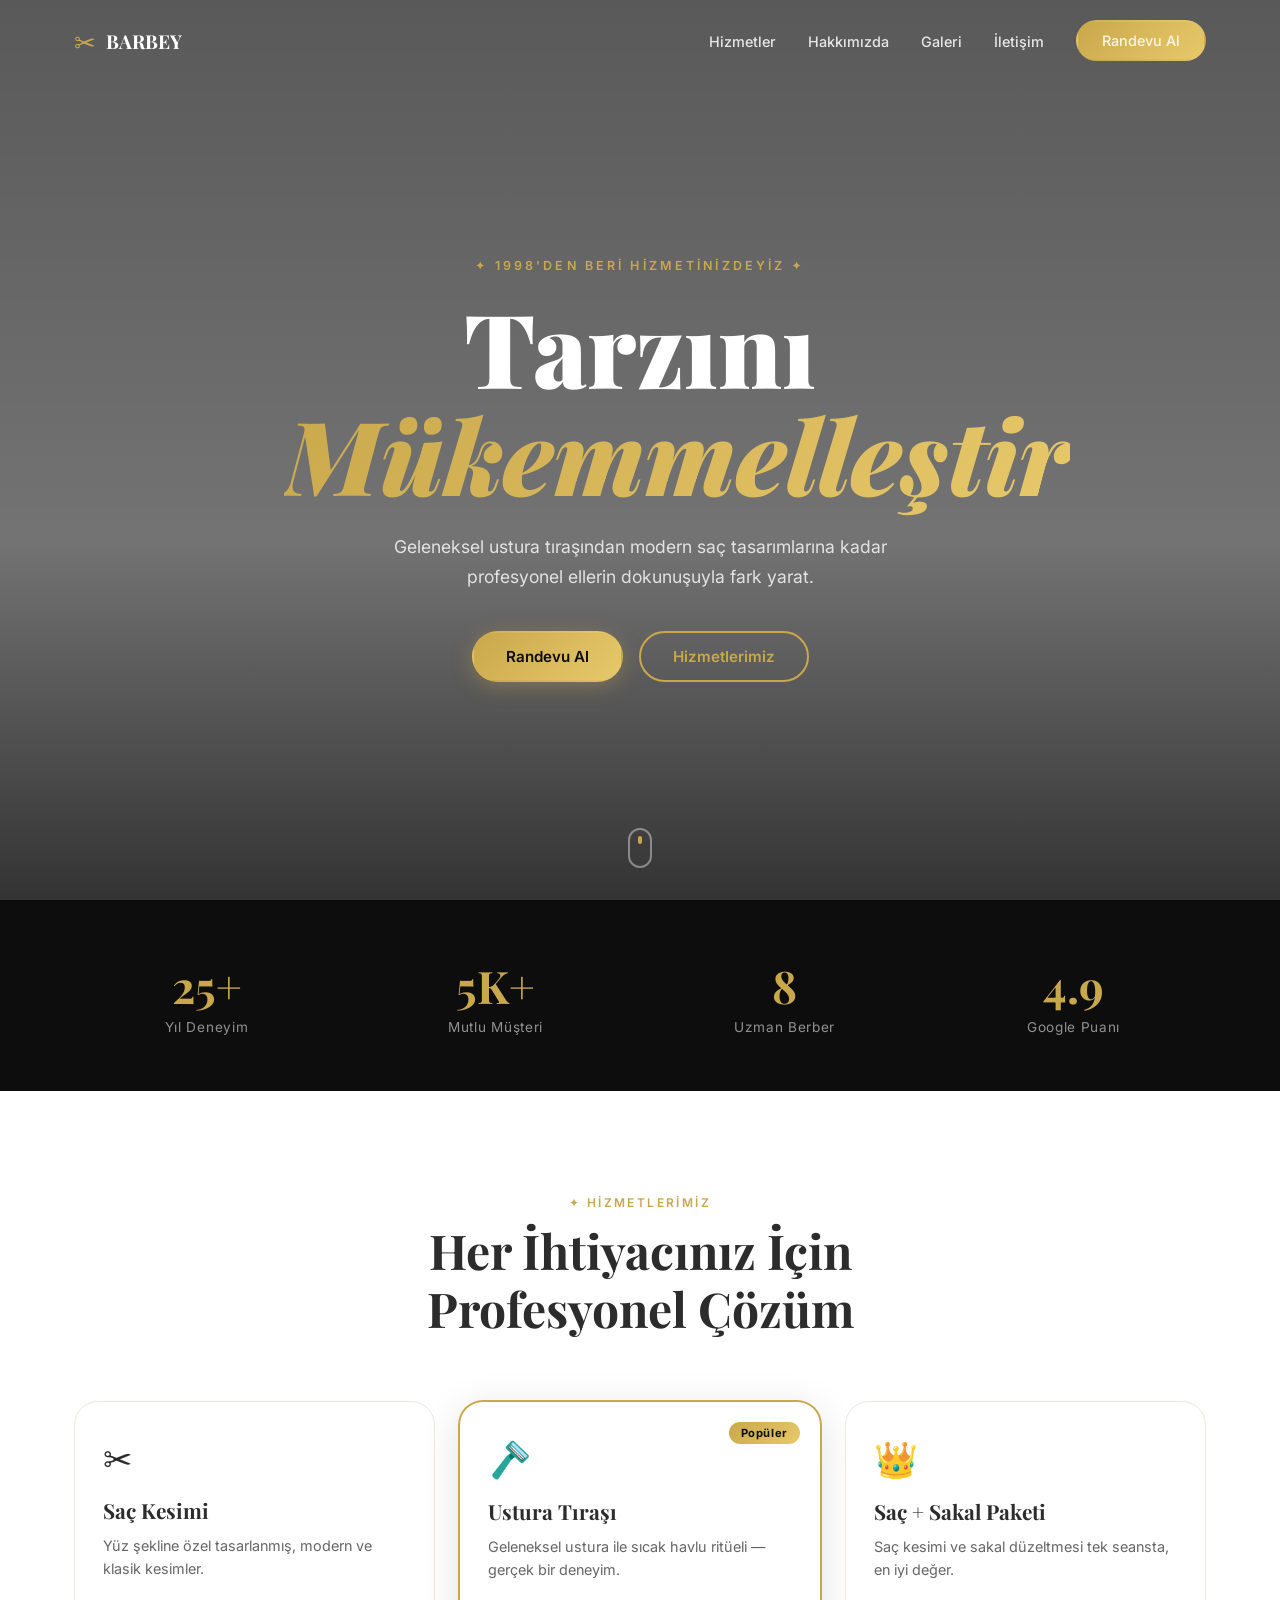
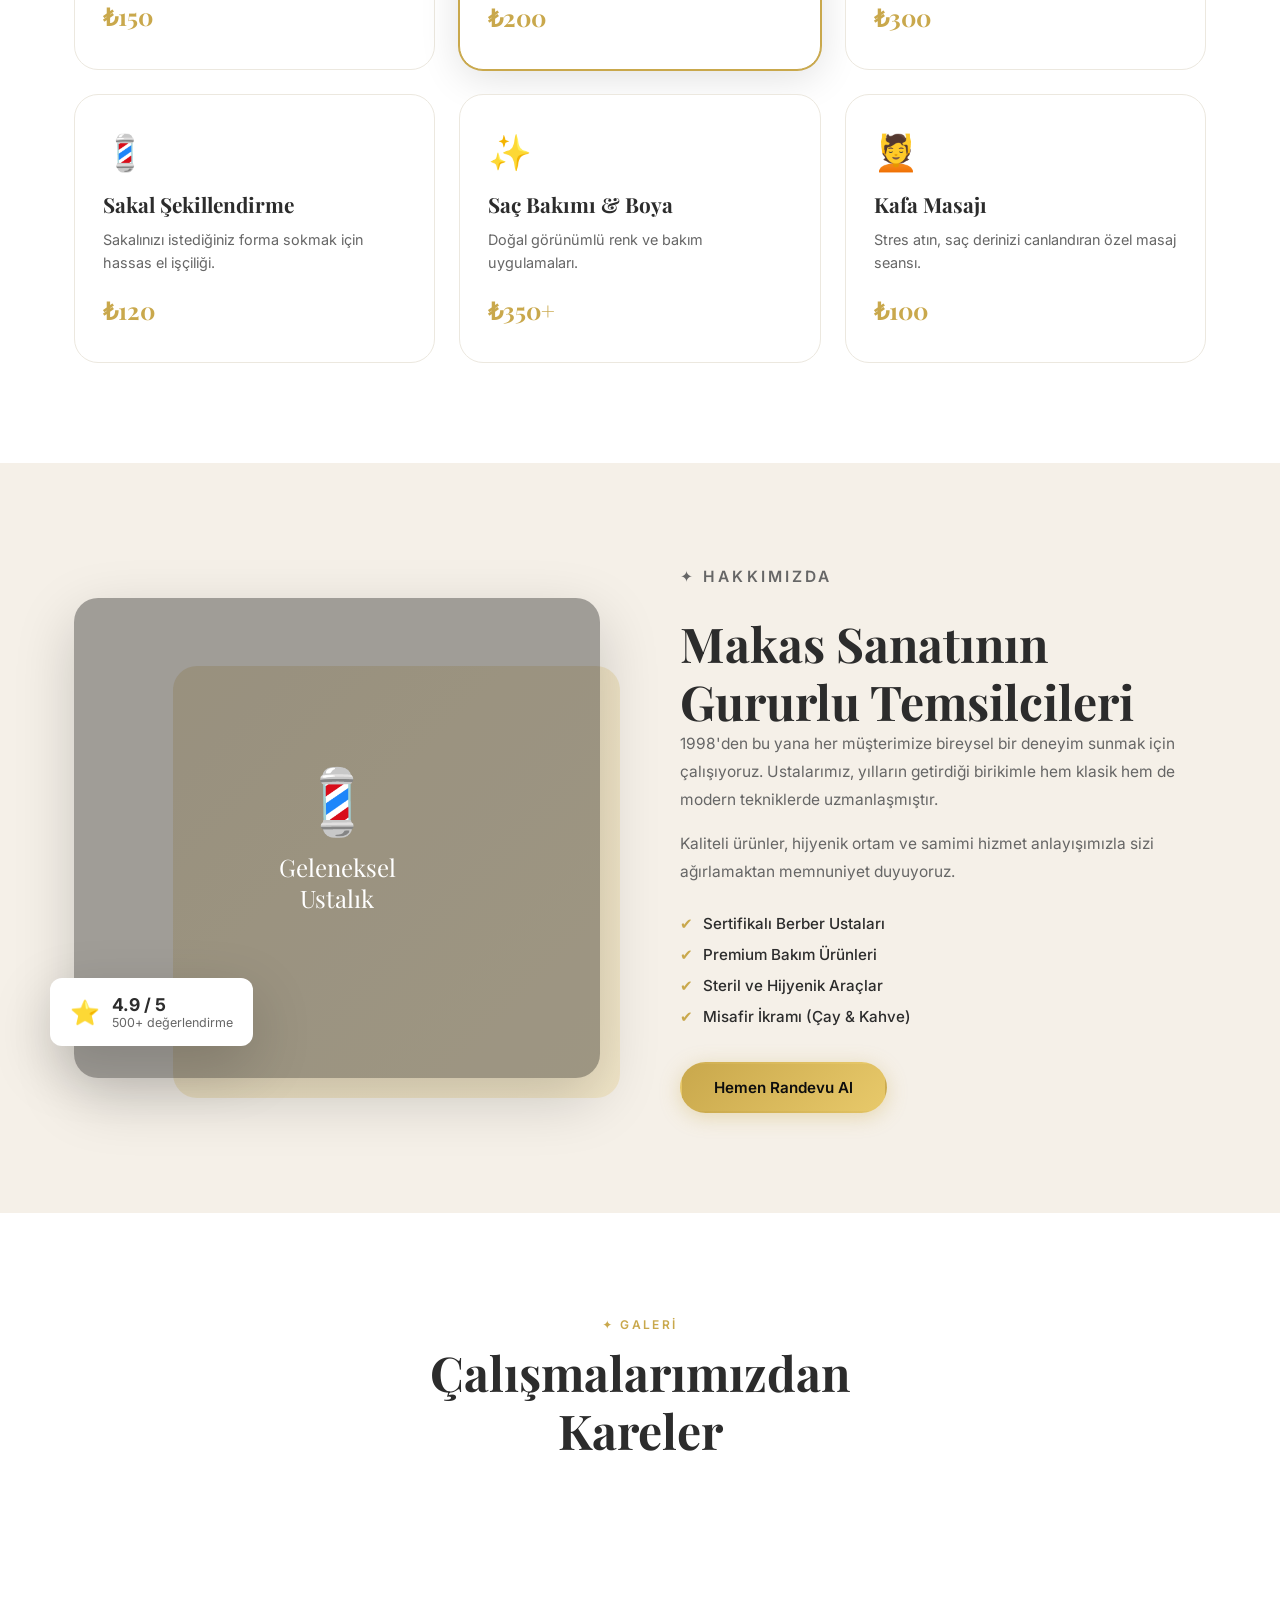
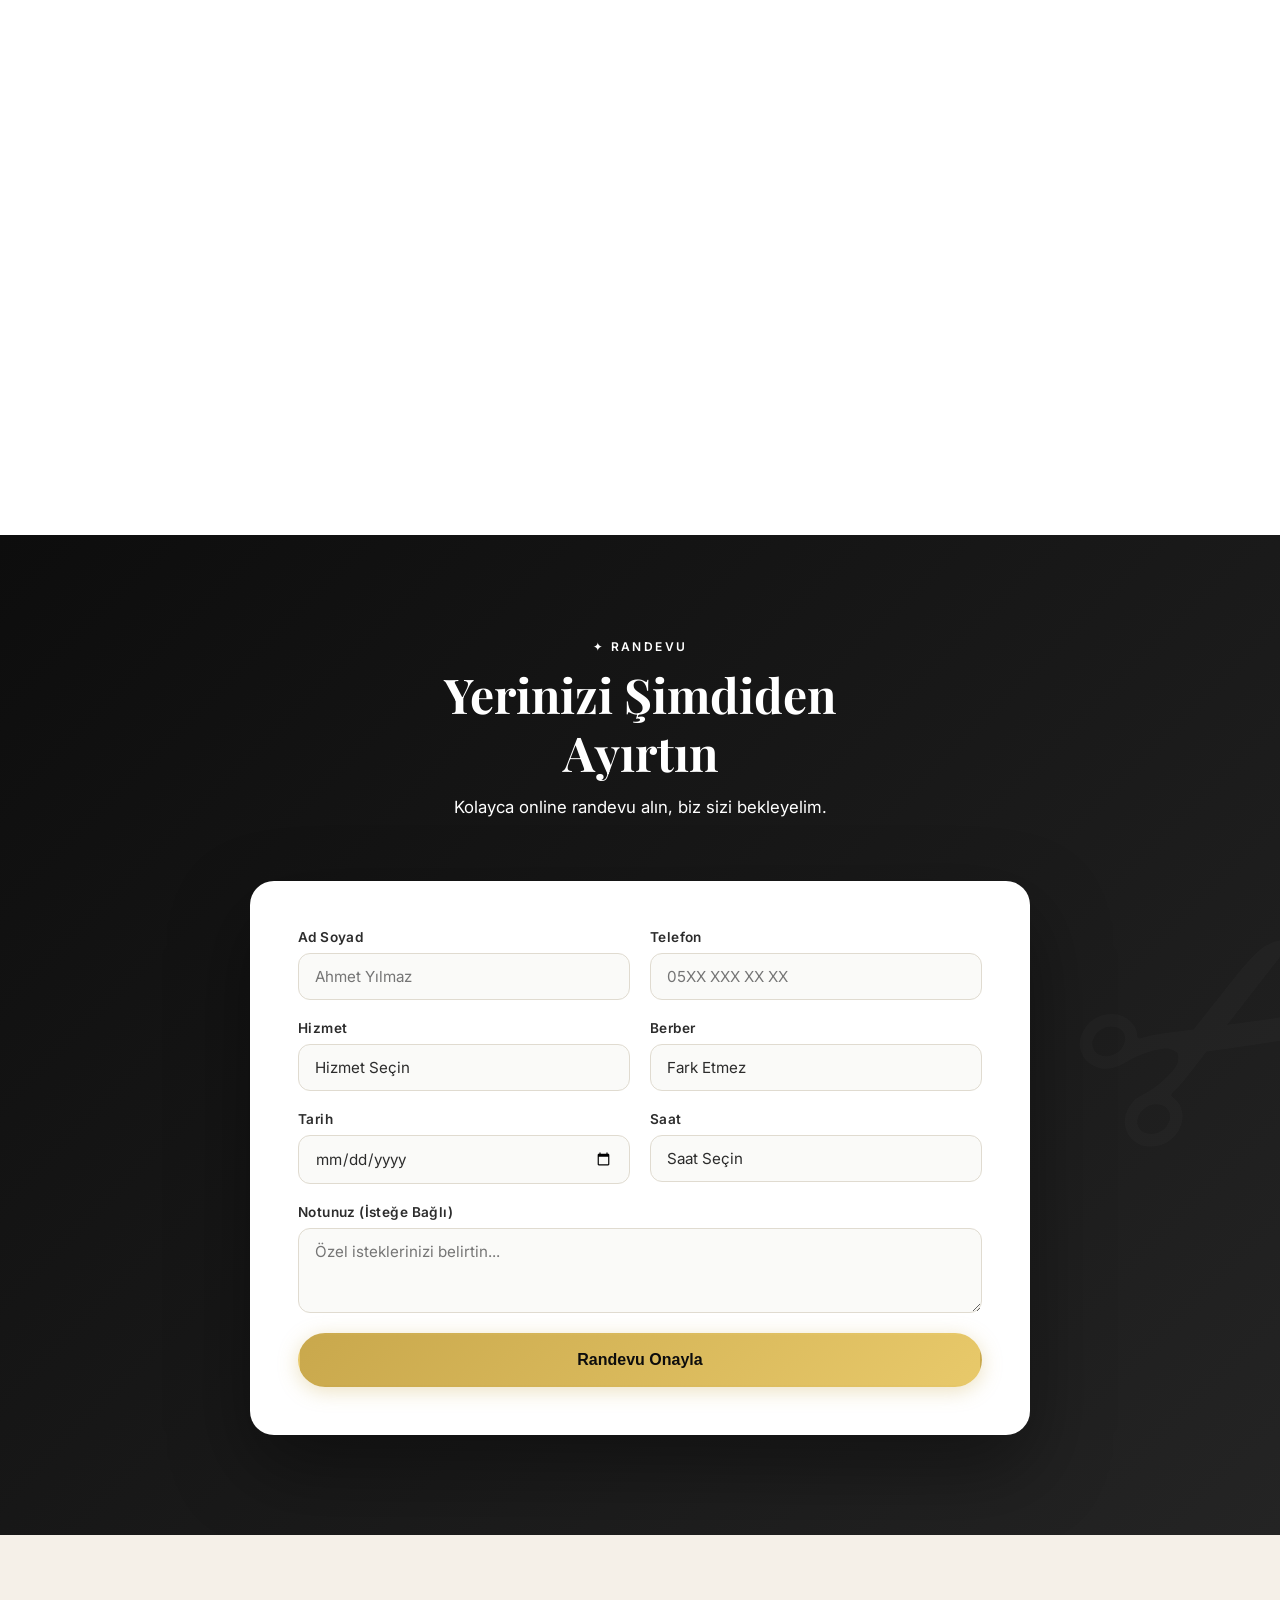
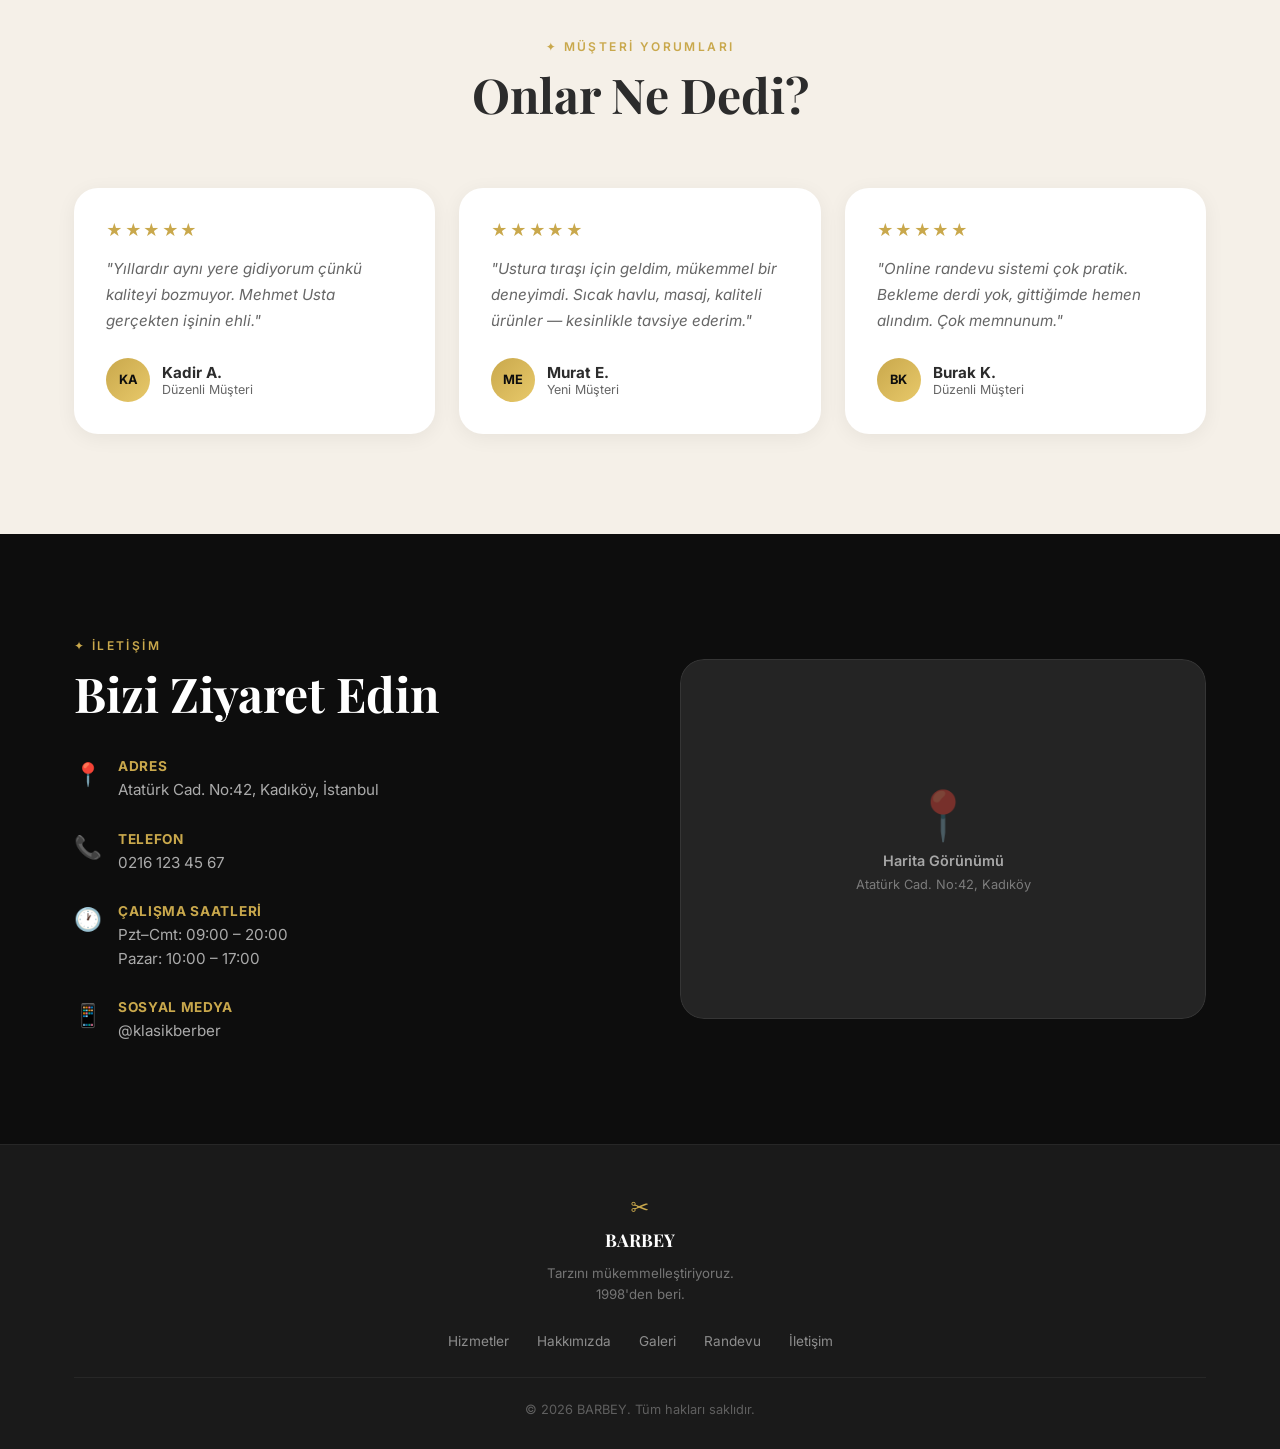
==== commit ce0e9e7a: "Rename brand to BARBEY" ====
--- a/index.html
+++ b/index.html
@@ -3,7 +3,7 @@
 <head>
   <meta charset="UTF-8" />
   <meta name="viewport" content="width=device-width, initial-scale=1.0" />
-  <title>Klasik Berber | Ustura & Makas — Kadıköy İstanbul</title>
+  <title>BARBEY | Ustura & Makas — Kadıköy İstanbul</title>
 
   <!-- SEO -->
   <meta name="description" content="Kadıköy'ün en köklü berberi. Ustura tıraşı, saç kesimi, sakal şekillendirme ve daha fazlası için online randevu alın. 1998'den beri hizmetinizdeyiz." />
@@ -14,13 +14,13 @@
   <!-- Open Graph -->
   <meta property="og:type"        content="website" />
   <meta property="og:url"         content="https://klasikberber.com/" />
-  <meta property="og:title"       content="Klasik Berber | Ustura & Makas" />
+  <meta property="og:title"       content="BARBEY | Ustura & Makas" />
   <meta property="og:description" content="1998'den bu yana geleneksel ustalık, modern tarz. Kadıköy'ün en köklü berber dükkanında yerinizi ayırtın." />
   <meta property="og:image"       content="https://images.unsplash.com/photo-1503951914875-452162b0f3f1?w=1200&q=80" />
 
   <!-- Twitter Card -->
   <meta name="twitter:card"        content="summary_large_image" />
-  <meta name="twitter:title"       content="Klasik Berber | Ustura & Makas" />
+  <meta name="twitter:title"       content="BARBEY | Ustura & Makas" />
   <meta name="twitter:description" content="1998'den bu yana geleneksel ustalık, modern tarz." />
   <meta name="twitter:image"       content="https://images.unsplash.com/photo-1503951914875-452162b0f3f1?w=1200&q=80" />
 
@@ -39,7 +39,7 @@
     <div class="nav__container">
       <div class="nav__logo">
         <span class="logo-icon">✂</span>
-        <span class="logo-text">Klasik <strong>Berber</strong></span>
+        <span class="logo-text"><strong>BARBEY</strong></span>
       </div>
       <ul class="nav__links" id="navLinks">
         <li><a href="#hizmetler">Hizmetler</a></li>
@@ -402,7 +402,7 @@
     <div class="container footer__container">
       <div class="footer__brand">
         <span class="logo-icon">✂</span>
-        <span class="logo-text">Klasik <strong>Berber</strong></span>
+        <span class="logo-text"><strong>BARBEY</strong></span>
         <p>Tarzını mükemmelleştiriyoruz.<br />1998'den beri.</p>
       </div>
       <div class="footer__links">
@@ -413,7 +413,7 @@
         <a href="#iletisim">İletişim</a>
       </div>
       <div class="footer__bottom">
-        <p>© 2026 Klasik Berber. Tüm hakları saklıdır.</p>
+        <p>© 2026 BARBEY. Tüm hakları saklıdır.</p>
       </div>
     </div>
   </footer>
